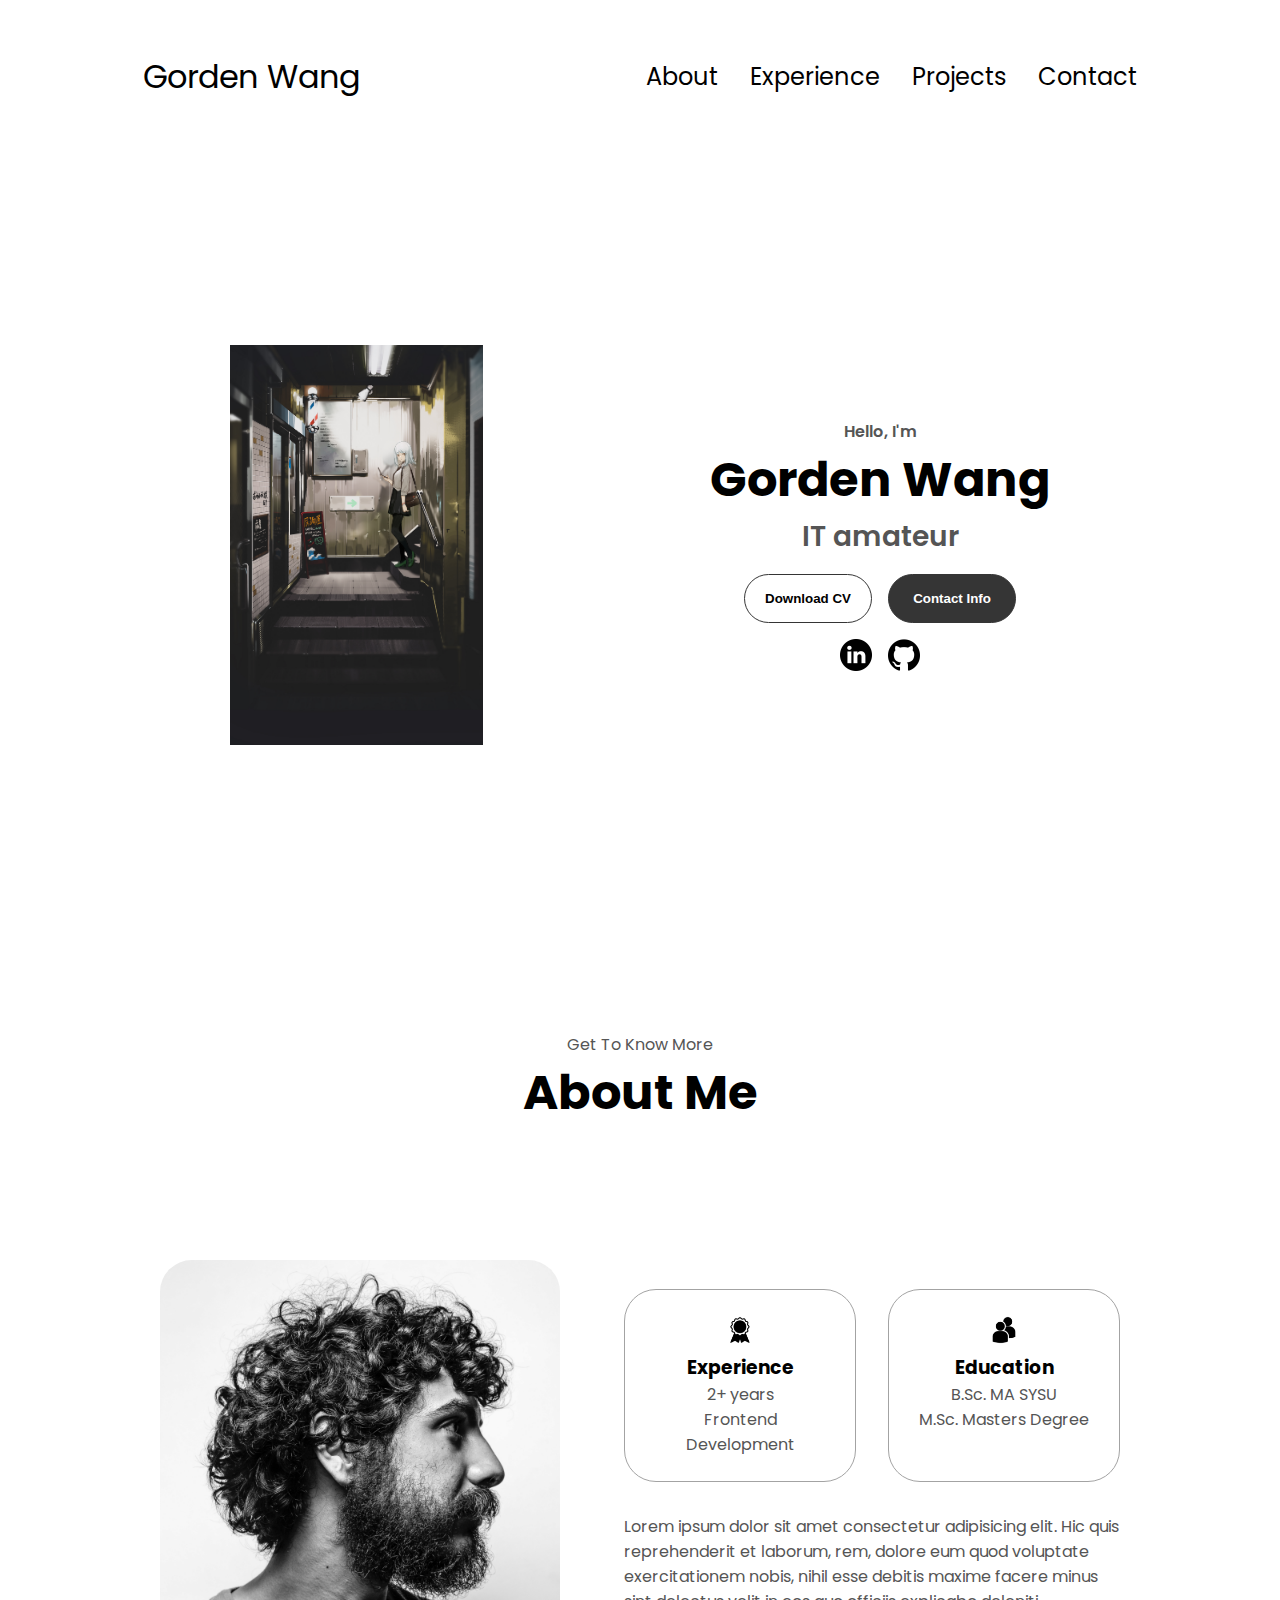
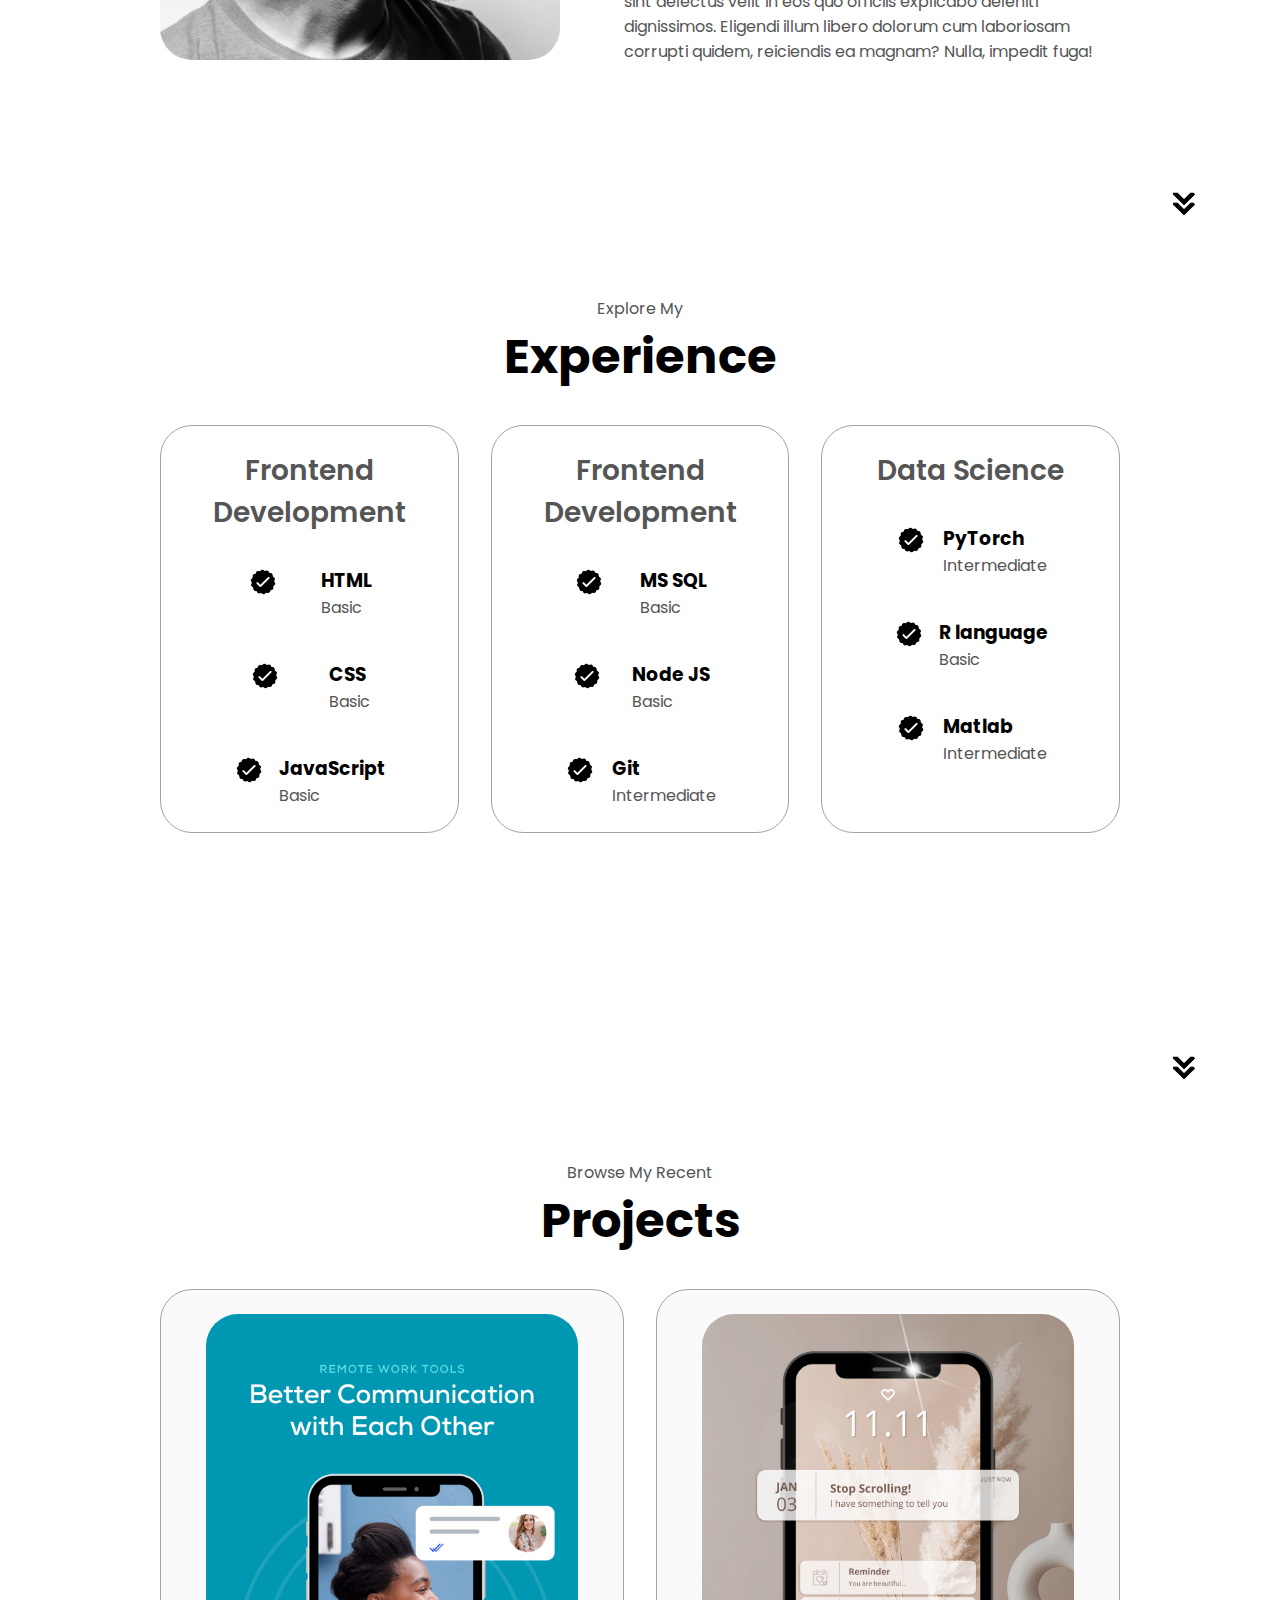
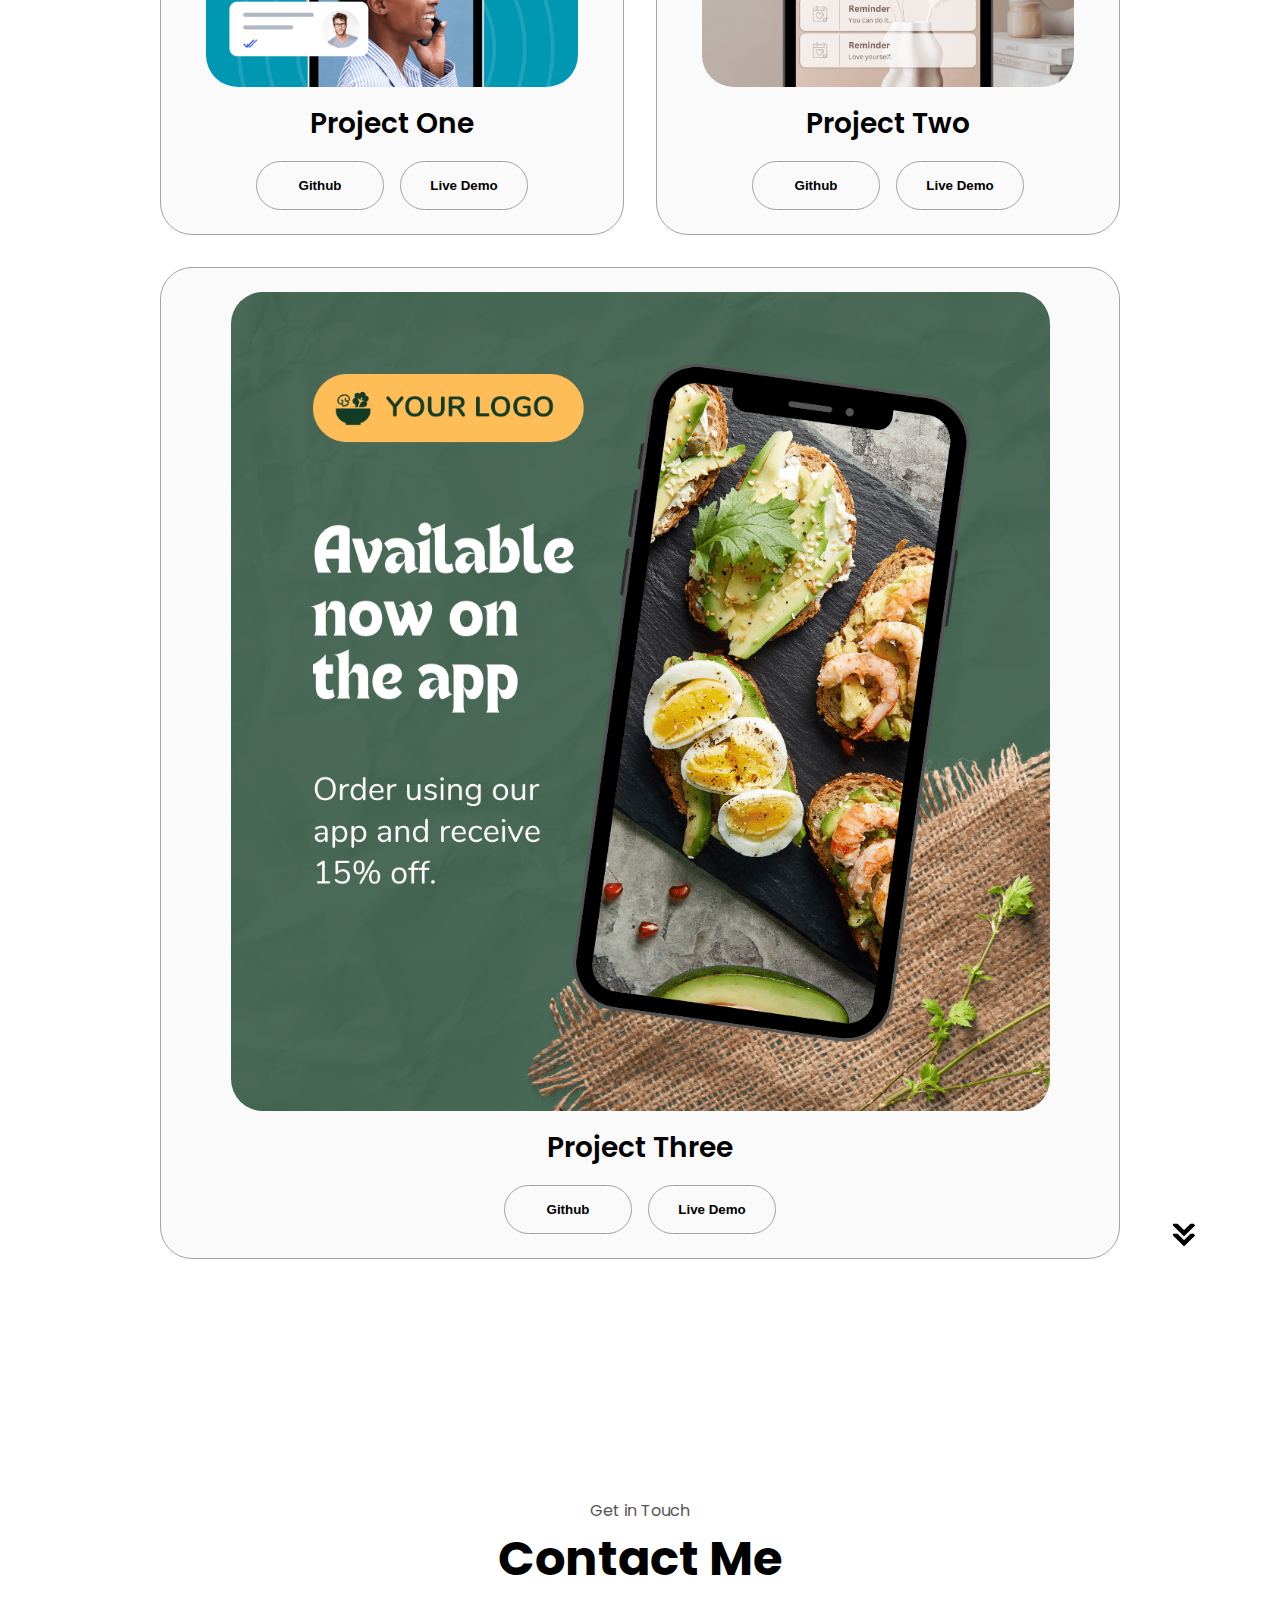
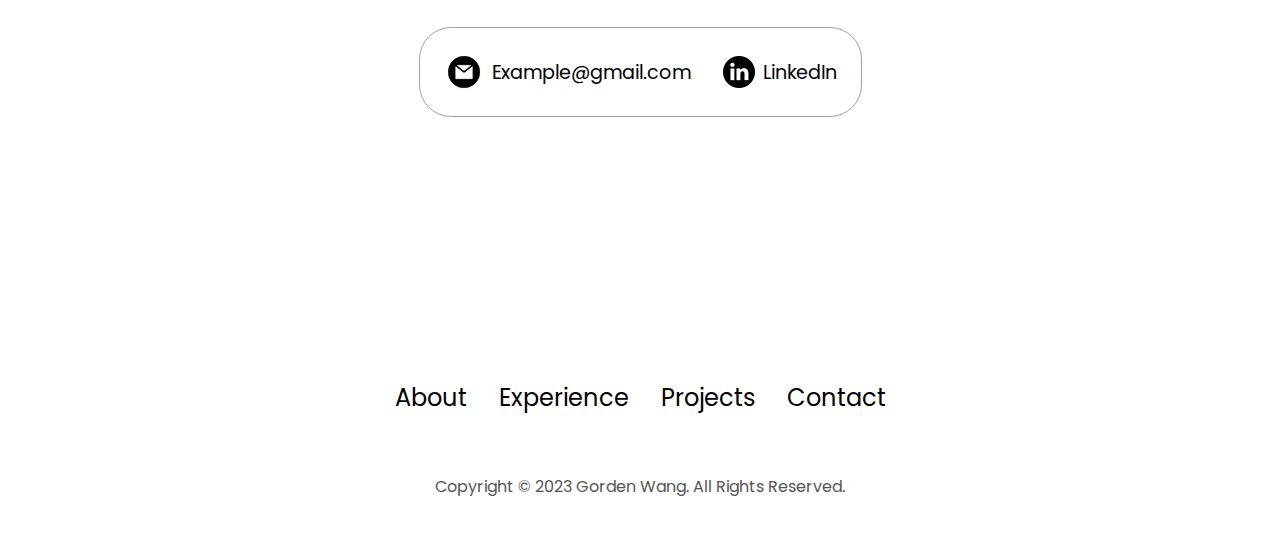
==== portfolio.html @ 7d2e920b "update" ====
<!DOCTYPE html>
<html lang="en">
  <head>
    <meta charset="UTF-8" />
    <meta http-equiv="X-UA-Compatible" content="IE=edge" />
    <meta name="viewport" content="width=device-width, initial-scale=1.0" />
    <title>My Portfolio</title>
    <link rel="stylesheet" href="./style/portfolio.css" />
    <link rel="stylesheet" href="./style/mediaqueries.css" />
  </head>
  <body>
    <nav id="desktop-nav">
      <div class="logo">Gorden Wang</div>
      <div>
        <ul class="nav-links">
          <li><a href="#about">About</a></li>
          <li><a href="#experience">Experience</a></li>
          <li><a href="#projects">Projects</a></li>
          <li><a href="#contact">Contact</a></li>
        </ul>
      </div>
    </nav>
    <nav id="hamburger-nav">
      <div class="logo">Gorden Wang</div>
      <div class="hamburger-menu">
        <div class="hamburger-icon" onclick="toggleMenu()">
          <span></span>
          <span></span>
          <span></span>
        </div>
        <div class="menu-links">
          <li><a href="#about" onclick="toggleMenu()">About</a></li>
          <li><a href="#experience" onclick="toggleMenu()">Experience</a></li>
          <li><a href="#projects" onclick="toggleMenu()">Projects</a></li>
          <li><a href="#contact" onclick="toggleMenu()">Contact</a></li>
        </div>
      </div>
    </nav>
    <section id="profile">
      <div class="section__pic-container">
        <img src="./assets/profile-pic.png" alt="Gorden Wang profile picture" />
      </div>
      <div class="section__text">
        <p class="section__text__p1">Hello, I'm</p>
        <h1 class="title">Gorden Wang</h1>
        <p class="section__text__p2">IT amateur</p>
        <div class="btn-container">
          <button
            class="btn btn-color-2"
            onclick="window.open('./assets/resume-example.pdf')"
          >
            Download CV
          </button>
          <button class="btn btn-color-1" onclick="location.href='./#contact'">
            Contact Info
          </button>
        </div>
        <div id="socials-container">
          <img
            src="./assets/linkedin.png"
            alt="My LinkedIn profile"
            class="icon"
            onclick="location.href='https://linkedin.com/'"
          />
          <img
            src="./assets/github.png"
            alt="My Github profile"
            class="icon"
            onclick="location.href='https://github.com/'"
          />
        </div>
      </div>
    </section>
    <section id="about">
      <p class="section__text__p1">Get To Know More</p>
      <h1 class="title">About Me</h1>
      <div class="section-container">
        <div class="section__pic-container">
          <img
            src="./assets/about-pic.png"
            alt="Profile picture"
            class="about-pic"
          />
        </div>
        <div class="about-details-container">
          <div class="about-containers">
            <div class="details-container">
              <img
                src="./assets/experience.png"
                alt="Experience icon"
                class="icon"
              />
              <h3>Experience</h3>
              <p>2+ years <br />Frontend Development</p>
            </div>
            <div class="details-container">
              <img
                src="./assets/education.png"
                alt="Education icon"
                class="icon"
              />
              <h3>Education</h3>
              <p>B.Sc. MA SYSU<br />M.Sc. Masters Degree</p>
            </div>
          </div>
          <div class="text-container">
            <p>
              Lorem ipsum dolor sit amet consectetur adipisicing elit. Hic quis
              reprehenderit et laborum, rem, dolore eum quod voluptate
              exercitationem nobis, nihil esse debitis maxime facere minus sint
              delectus velit in eos quo officiis explicabo deleniti dignissimos.
              Eligendi illum libero dolorum cum laboriosam corrupti quidem,
              reiciendis ea magnam? Nulla, impedit fuga!
            </p>
          </div>
        </div>
      </div>
      <img
        src="./assets/arrow.png"
        alt="Arrow icon"
        class="icon arrow"
        onclick="location.href='./#experience'"
      />
    </section>
    <section id="experience">
      <p class="section__text__p1">Explore My</p>
      <h1 class="title">Experience</h1>
      <div class="experience-details-container">
        <div class="about-containers">
          <div class="details-container">
            <h2 class="experience-sub-title">Frontend Development</h2>
            <div class="article-container">
              <article>
                <img
                  src="./assets/checkmark.png"
                  alt="Experience icon"
                  class="icon"
                />
                <div>
                  <h3>HTML</h3>
                  <p>Basic</p>
                </div>
              </article>
              <article>
                <img
                  src="./assets/checkmark.png"
                  alt="Experience icon"
                  class="icon"
                />
                <div>
                  <h3>CSS</h3>
                  <p>Basic</p>
                </div>
              </article>
              <article>
                <img
                  src="./assets/checkmark.png"
                  alt="Experience icon"
                  class="icon"
                />
                <div>
                  <h3>JavaScript</h3>
                  <p>Basic</p>
                </div>
              </article>
            </div>
          </div>
          <div class="details-container">
            <h2 class="experience-sub-title">Frontend Development</h2>
            <div class="article-container">
              <article>
                <img
                  src="./assets/checkmark.png"
                  alt="Experience icon"
                  class="icon"
                />
                <div>
                  <h3>MS SQL</h3>
                  <p>Basic</p>
                </div>
              </article>
              <article>
                <img
                  src="./assets/checkmark.png"
                  alt="Experience icon"
                  class="icon"
                />
                <div>
                  <h3>Node JS</h3>
                  <p>Basic</p>
                </div>
              </article>
              <article>
                <img
                  src="./assets/checkmark.png"
                  alt="Experience icon"
                  class="icon"
                />
                <div>
                  <h3>Git</h3>
                  <p>Intermediate</p>
                </div>
              </article>
            </div>
          </div>
          <div class="details-container">
            <h2 class="experience-sub-title">Data Science</h2>
            <div class="article-container">
              <article>
                <img
                  src="./assets/checkmark.png"
                  alt="Experience icon"
                  class="icon"
                />
                <div>
                  <h3>PyTorch</h3>
                  <p>Intermediate</p>
                </div>
              </article>
              <article>
                <img
                  src="./assets/checkmark.png"
                  alt="Experience icon"
                  class="icon"
                />
                <div>
                  <h3>R language</h3>
                  <p>Basic</p>
                </div>
              </article>
              <article>
                <img
                  src="./assets/checkmark.png"
                  alt="Experience icon"
                  class="icon"
                />
                <div>
                  <h3>Matlab</h3>
                  <p>Intermediate</p>
                </div>
              </article>
            </div>
          </div>
        </div>
      </div>
      <img
        src="./assets/arrow.png"
        alt="Arrow icon"
        class="icon arrow"
        onclick="location.href='./#projects'"
      />
    </section>
    <section id="projects">
      <p class="section__text__p1">Browse My Recent</p>
      <h1 class="title">Projects</h1>
      <div class="experience-details-container">
        <div class="about-containers">
          <div class="details-container color-container">
            <div class="article-container">
              <img
                src="./assets/project-1.png"
                alt="Project 1"
                class="project-img"
              />
            </div>
            <h2 class="experience-sub-title project-title">Project One</h2>
            <div class="btn-container">
              <button
                class="btn btn-color-2 project-btn"
                onclick="location.href='https://github.com/'"
              >
                Github
              </button>
              <button
                class="btn btn-color-2 project-btn"
                onclick="location.href='https://github.com/'"
              >
                Live Demo
              </button>
            </div>
          </div>
          <div class="details-container color-container">
            <div class="article-container">
              <img
                src="./assets/project-2.png"
                alt="Project 2"
                class="project-img"
              />
            </div>
            <h2 class="experience-sub-title project-title">Project Two</h2>
            <div class="btn-container">
              <button
                class="btn btn-color-2 project-btn"
                onclick="location.href='https://github.com/'"
              >
                Github
              </button>
              <button
                class="btn btn-color-2 project-btn"
                onclick="location.href='https://github.com/'"
              >
                Live Demo
              </button>
            </div>
          </div>
          <div class="details-container color-container">
            <div class="article-container">
              <img
                src="./assets/project-3.png"
                alt="Project 3"
                class="project-img"
              />
            </div>
            <h2 class="experience-sub-title project-title">Project Three</h2>
            <div class="btn-container">
              <button
                class="btn btn-color-2 project-btn"
                onclick="location.href='https://github.com/'"
              >
                Github
              </button>
              <button
                class="btn btn-color-2 project-btn"
                onclick="location.href='https://github.com/'"
              >
                Live Demo
              </button>
            </div>
          </div>
        </div>
      </div>
      <img
        src="./assets/arrow.png"
        alt="Arrow icon"
        class="icon arrow"
        onclick="location.href='./#projects'"
      />
    </section>
    <section id="contact">
      <p class="section__text__p1">Get in Touch</p>
      <h1 class="title">Contact Me</h1>
      <div class="contact-info-upper-container">
        <div class="contact-info-container">
          <img
            src="./assets/email.png"
            alt="Email icon"
            class="icon contact-icon email-icon"
          />
          <p><a href="mailto:examplemail@gmail.com">Example@gmail.com</a></p>
        </div>
        <div class="contact-info-container">
          <img
            src="./assets/linkedin.png"
            alt="LinkedIn icon"
            class="icon contact-icon"
          />
          <p><a href="https://www.linkedin.com">LinkedIn</a></p>
        </div>
      </div>
    </section>
    <footer>
      <nav>
        <div class="nav-links-container">
          <ul class="nav-links">
            <li><a href="#about">About</a></li>
            <li><a href="#experience">Experience</a></li>
            <li><a href="#projects">Projects</a></li>
            <li><a href="#contact">Contact</a></li>
          </ul>
        </div>
      </nav>
      <p>Copyright &#169; 2023 Gorden Wang. All Rights Reserved.</p>
    </footer>
    <script src="./script/portfolio.js"></script>
  </body>
</html>
---- style/portfolio.css ----
/* GENERAL */

@import url("https://fonts.googleapis.com/css2?family=Poppins:wght@300;400;500;600&display=swap");

* {
  margin: 0;
  padding: 0;
}

body {
  font-family: "Poppins", sans-serif;
}

html {
  scroll-behavior: smooth;
}

p {
  color: rgb(85, 85, 85);
}

/* TRANSITION */

a,
.btn {
  transition: all 300ms ease;
}

/* DESKTOP NAV */

nav,
.nav-links {
  display: flex;
}

nav {
  justify-content: space-around;
  align-items: center;
  height: 17vh;
}

.nav-links {
  gap: 2rem;
  list-style: none;
  font-size: 1.5rem;
}

a {
  color: black;
  text-decoration: none;
  text-decoration-color: white;
}

a:hover {
  color: grey;
  text-decoration: underline;
  text-underline-offset: 1rem;
  text-decoration-color: rgb(181, 181, 181);
}

.logo {
  font-size: 2rem;
}

.logo:hover {
  cursor: default;
}

/* HAMBURGER MENU */

#hamburger-nav {
  display: none;
}

.hamburger-menu {
  position: relative;
  display: inline-block;
}

.hamburger-icon {
  display: flex;
  flex-direction: column;
  justify-content: space-between;
  height: 24px;
  width: 30px;
  cursor: pointer;
}

.hamburger-icon span {
  width: 100%;
  height: 2px;
  background-color: black;
  transition: all 0.3 ease-in-out;
}

.menu-links {
  position: absolute;
  top: 100%;
  right: 0;
  background-color: white;
  width: fit-content;
  max-height: 0;
  overflow: hidden;
  transition: all 0.3 ease-in-out;
}

.menu-links a {
  display: block;
  padding: 10px;
  text-align: center;
  font-size: 1.5rem;
  color: black;
  text-decoration: none;
  transition: all 0.3 ease-in-out;
}

.menu-links li {
  list-style: none;
}

.menu-links.open {
  max-height: 300px;
}

.hamburger-icon.open span:first-child {
  transform: rotate(45deg) translate(10px, 5px);
}

.hamburger-icon.open span:nth-child(2) {
  opacity: 0;
}

.hamburger-icon.open span:last-child {
  transform: rotate(-45deg) translate(10px, -5px);
}

.hamburger-icon span:first-child {
  transform: none;
}

.hamburger-icon span:first-child {
  opacity: 1;
}

.hamburger-icon span:first-child {
  transform: none;
}

/* SECTIONS */

section {
  padding-top: 4vh;
  height: 96vh;
  margin: 0 10rem;
  box-sizing: border-box;
  min-height: fit-content;
}

.section-container {
  display: flex;
}

/* PROFILE SECTION */

#profile {
  display: flex;
  justify-content: center;
  gap: 5rem;
  height: 80vh;
}

.section__pic-container {
  display: flex;
  height: 400px;
  width: 400px;
  margin: auto 0;
}

.section__text {
  align-self: center;
  text-align: center;
}

.section__text p {
  font-weight: 600;
}

.section__text__p1 {
  text-align: center;
}

.section__text__p2 {
  font-size: 1.75rem;
  margin-bottom: 1rem;
}

.title {
  font-size: 3rem;
  text-align: center;
}

#socials-container {
  display: flex;
  justify-content: center;
  margin-top: 1rem;
  gap: 1rem;
}

/* ICONS */

.icon {
  cursor: pointer;
  height: 2rem;
}

/* BUTTONS */

.btn-container {
  display: flex;
  justify-content: center;
  gap: 1rem;
}

.btn {
  font-weight: 600;
  transition: all 300ms ease;
  padding: 1rem;
  width: 8rem;
  border-radius: 2rem;
}

.btn-color-1,
.btn-color-2 {
  border: rgb(53, 53, 53) 0.1rem solid;
}

.btn-color-1:hover,
.btn-color-2:hover {
  cursor: pointer;
}

.btn-color-1,
.btn-color-2:hover {
  background: rgb(53, 53, 53);
  color: white;
}

.btn-color-1:hover {
  background: rgb(0, 0, 0);
}

.btn-color-2 {
  background: none;
}

.btn-color-2:hover {
  border: rgb(255, 255, 255) 0.1rem solid;
}

.btn-container {
  gap: 1rem;
}

/* ABOUT SECTION */

#about {
  position: relative;
}

.about-containers {
  gap: 2rem;
  margin-bottom: 2rem;
  margin-top: 2rem;
}

.about-details-container {
  justify-content: center;
  flex-direction: column;
}

.about-containers,
.about-details-container {
  display: flex;
}

.about-pic {
  border-radius: 2rem;
}

.arrow {
  position: absolute;
  right: -5rem;
  bottom: 2.5rem;
}

.details-container {
  padding: 1.5rem;
  flex: 1;
  background: white;
  border-radius: 2rem;
  border: rgb(53, 53, 53) 0.1rem solid;
  border-color: rgb(163, 163, 163);
  text-align: center;
}

.section-container {
  gap: 4rem;
  height: 80%;
}

.section__pic-container {
  height: 400px;
  width: 400px;
  margin: auto 0;
}

/* EXPERIENCE SECTION */

#experience {
  position: relative;
}

.experience-sub-title {
  color: rgb(85, 85, 85);
  font-weight: 600;
  font-size: 1.75rem;
  margin-bottom: 2rem;
}

.experience-details-container {
  display: flex;
  justify-content: center;
  flex-direction: column;
}

.article-container {
  display: flex;
  text-align: initial;
  flex-wrap: wrap;
  flex-direction: row;
  gap: 2.5rem;
  justify-content: space-around;
}

article {
  display: flex;
  width: 10rem;
  justify-content: space-around;
  gap: 0.5rem;
}

article .icon {
  cursor: default;
}

/* PROJECTS SECTION */

#projects {
  position: relative;
}

.color-container {
  border-color: rgb(163, 163, 163);
  background: rgb(250, 250, 250);
}

.project-img {
  border-radius: 2rem;
  width: 90%;
  height: 90%;
}

.project-title {
  margin: 1rem;
  color: black;
}

.project-btn {
  color: black;
  border-color: rgb(163, 163, 163);
}

/* CONTACT */

#contact {
  display: flex;
  justify-content: center;
  flex-direction: column;
  height: 70vh;
}

.contact-info-upper-container {
  display: flex;
  justify-content: center;
  border-radius: 2rem;
  border: rgb(53, 53, 53) 0.1rem solid;
  border-color: rgb(163, 163, 163);
  background: (250, 250, 250);
  margin: 2rem auto;
  padding: 0.5rem;
}

.contact-info-container {
  display: flex;
  align-items: center;
  justify-content: center;
  gap: 0.5rem;
  margin: 1rem;
}

.contact-info-container p {
  font-size: larger;
}

.contact-icon {
  cursor: default;
}

.email-icon {
  height: 2.5rem;
}

/* FOOTER SECTION */

footer {
  height: 26vh;
  margin: 0 1rem;
}

footer p {
  text-align: center;
}
---- style/mediaqueries.css ----
@media screen and (max-width: 1400px) {
  #profile {
    height: 83vh;
    margin-bottom: 6rem;
  }
  .about-containers {
    flex-wrap: wrap;
  }
}

@media screen and (max-width: 1200px) {
  #desktop-nav {
    display: none;
  }
  #hamburger-nav {
    display: flex;
  }
  #experience,
  .experience-details-container {
    margin-top: 2rem;
  }
  #profile,
  .section-container {
    display: block;
  }
  .arrow {
    display: none;
  }
  section,
  .section-container {
    height: fit-content;
  }
  section {
    margin: 0 5%;
  }
  .section__pic-container {
    width: 275px;
    height: 275px;
    margin: 0 auto 2rem;
  }
  .about-containers {
    margin-top: 0;
  }
}

@media screen and (max-width: 600px) {
  #contact,
  footer {
    height: 40vh;
  }
  #profile {
    height: 83vh;
    margin-bottom: 0;
  }
  article {
    font-size: 1rem;
  }
  footer nav {
    height: fit-content;
    margin-bottom: 2rem;
  }
  .about-containers,
  .contact-info-upper-container,
  .btn-container {
    flex-wrap: wrap;
  }
  .contact-info-container {
    margin: 0;
  }
  .contact-info-container p,
  .nav-links li a {
    font-size: 1rem;
  }
  .experience-sub-title {
    font-size: 1.25rem;
  }
  .logo {
    font-size: 1.5rem;
  }
  .nav-links {
    flex-direction: column;
    gap: 0.5rem;
    text-align: center;
  }
  .section__pic-container {
    width: auto;
    height: 46vw;
    justify-content: center;
  }
  .section__text__p2 {
    font-size: 1.25rem;
  }
  .title {
    font-size: 2rem;
  }
  .text-container {
    text-align: justify;
  }
}
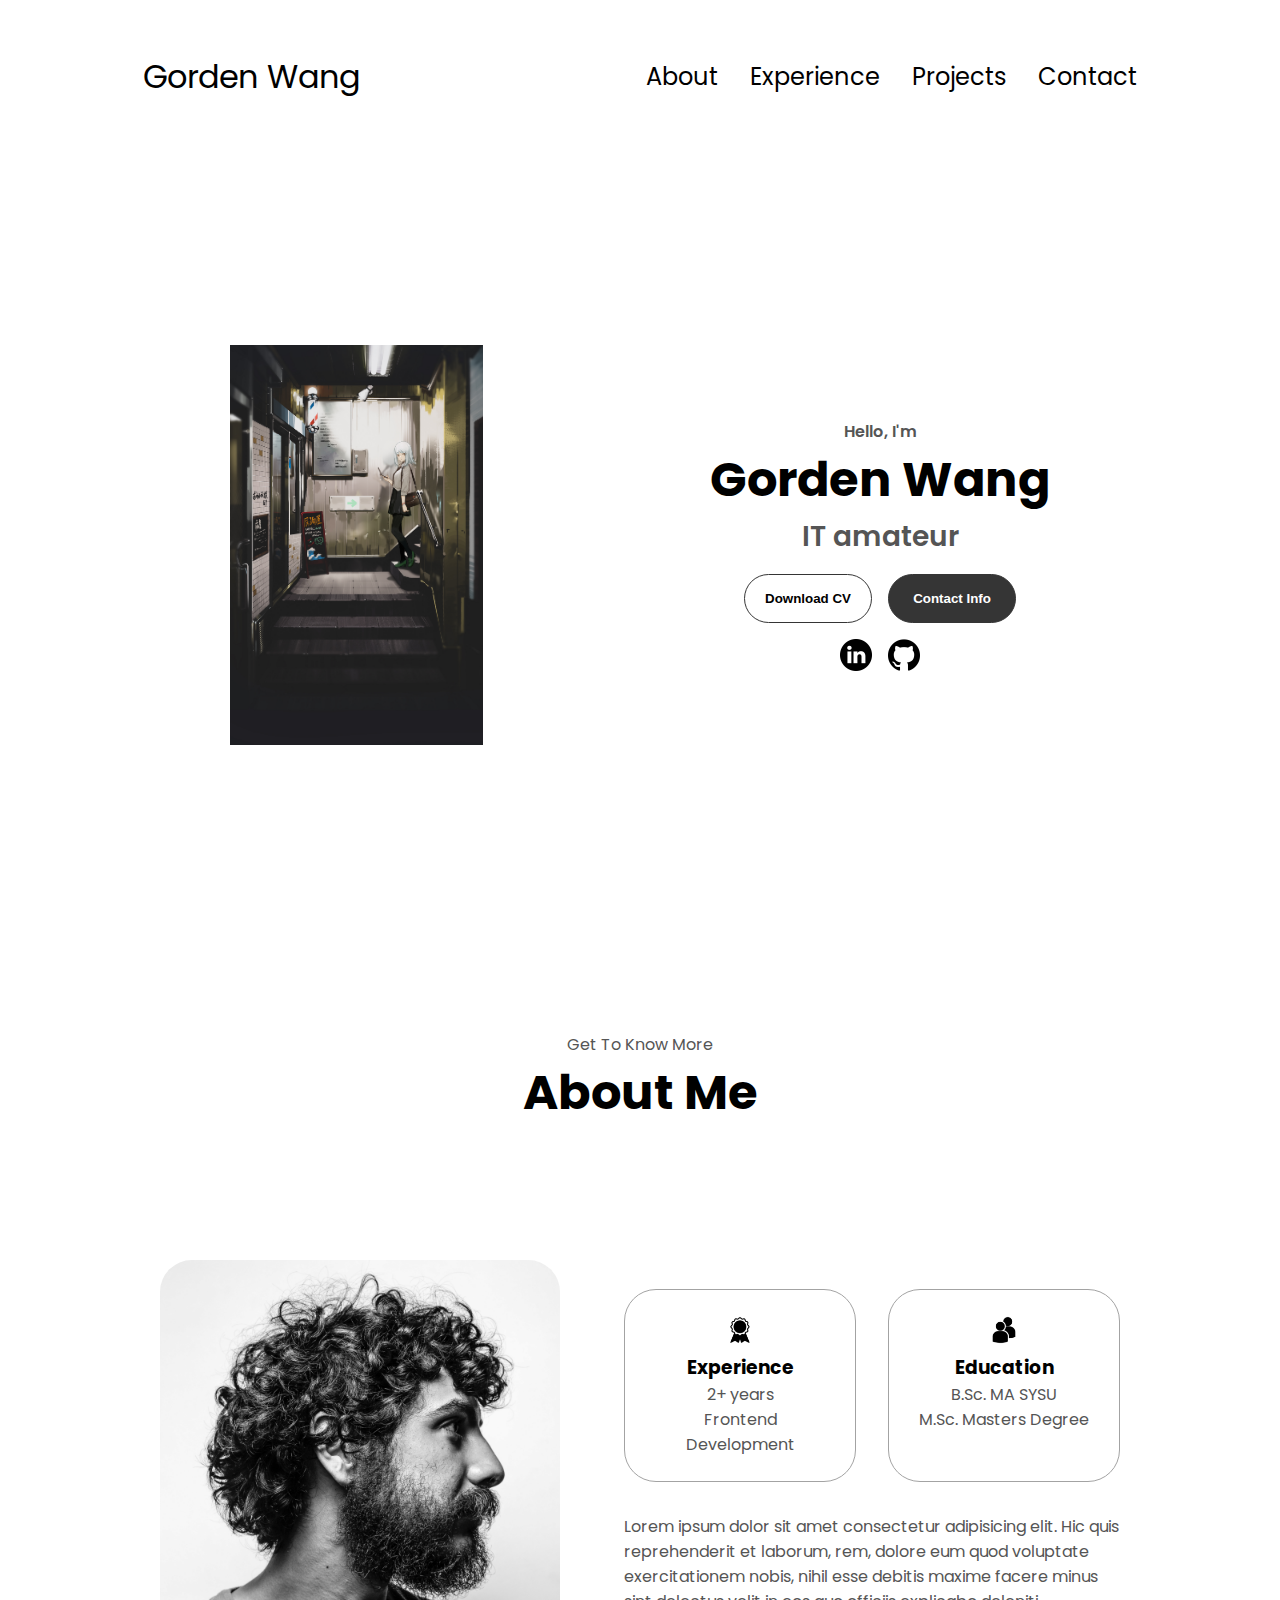
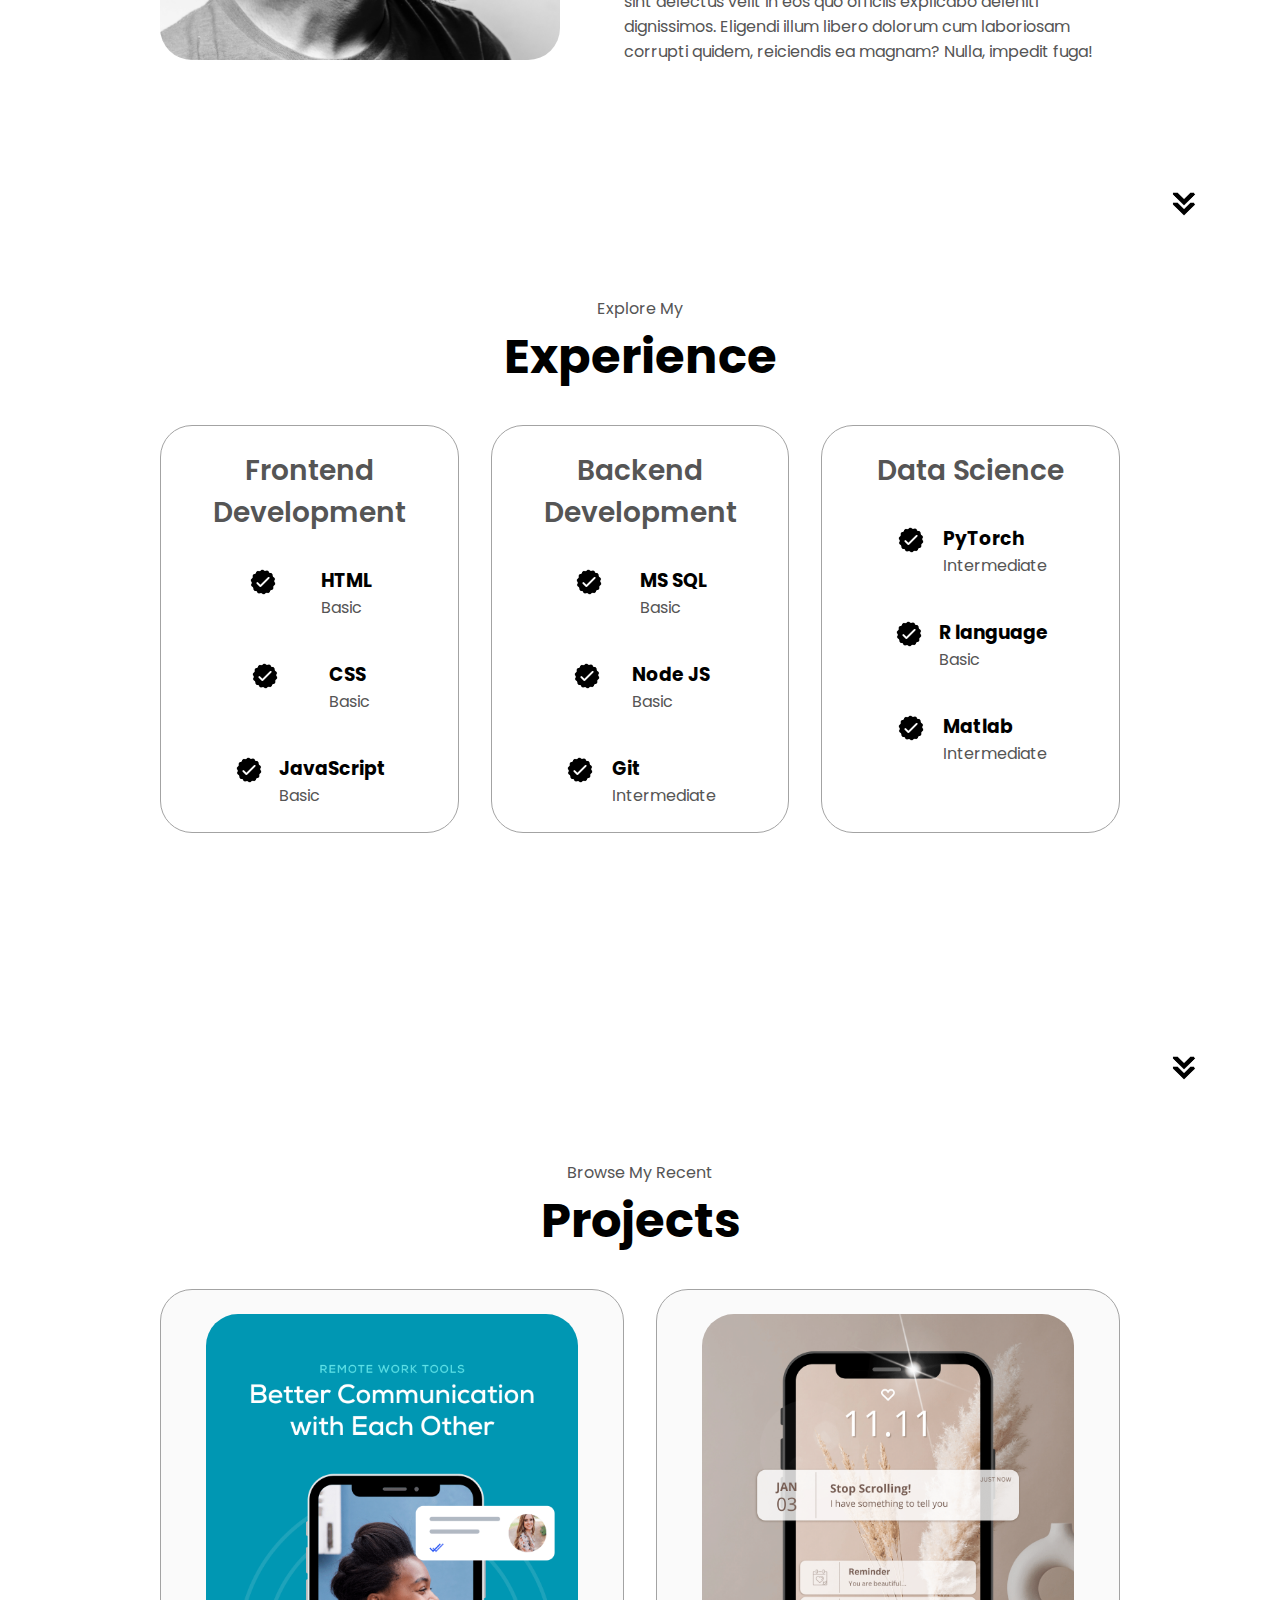
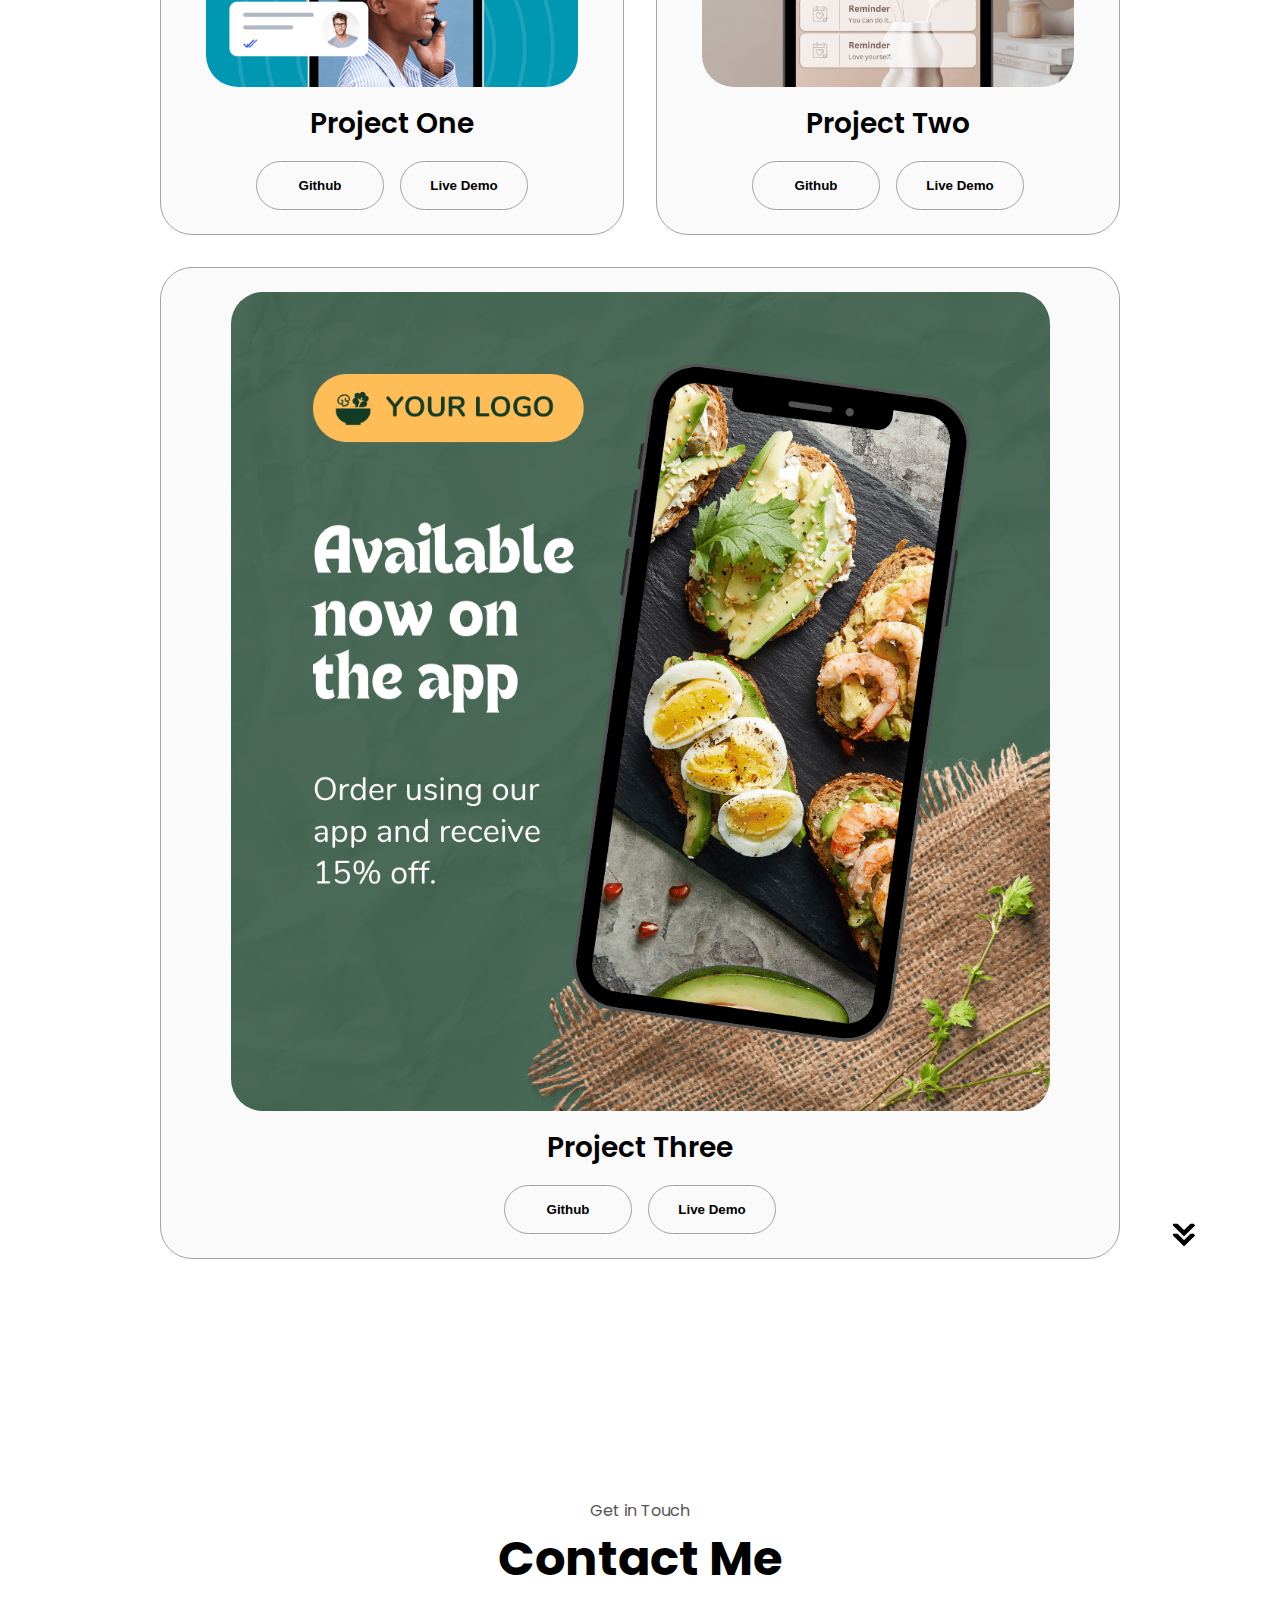
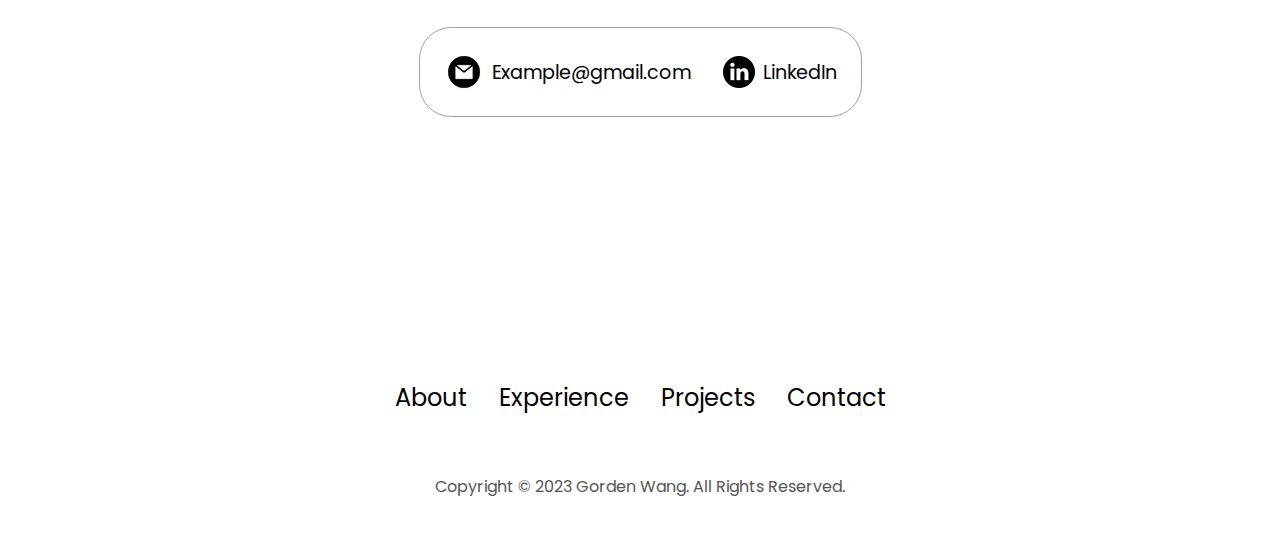
==== commit c6354caf: "update portfolio" ====
--- a/portfolio.html
+++ b/portfolio.html
@@ -166,7 +166,7 @@
             </div>
           </div>
           <div class="details-container">
-            <h2 class="experience-sub-title">Frontend Development</h2>
+            <h2 class="experience-sub-title">Backend Development</h2>
             <div class="article-container">
               <article>
                 <img
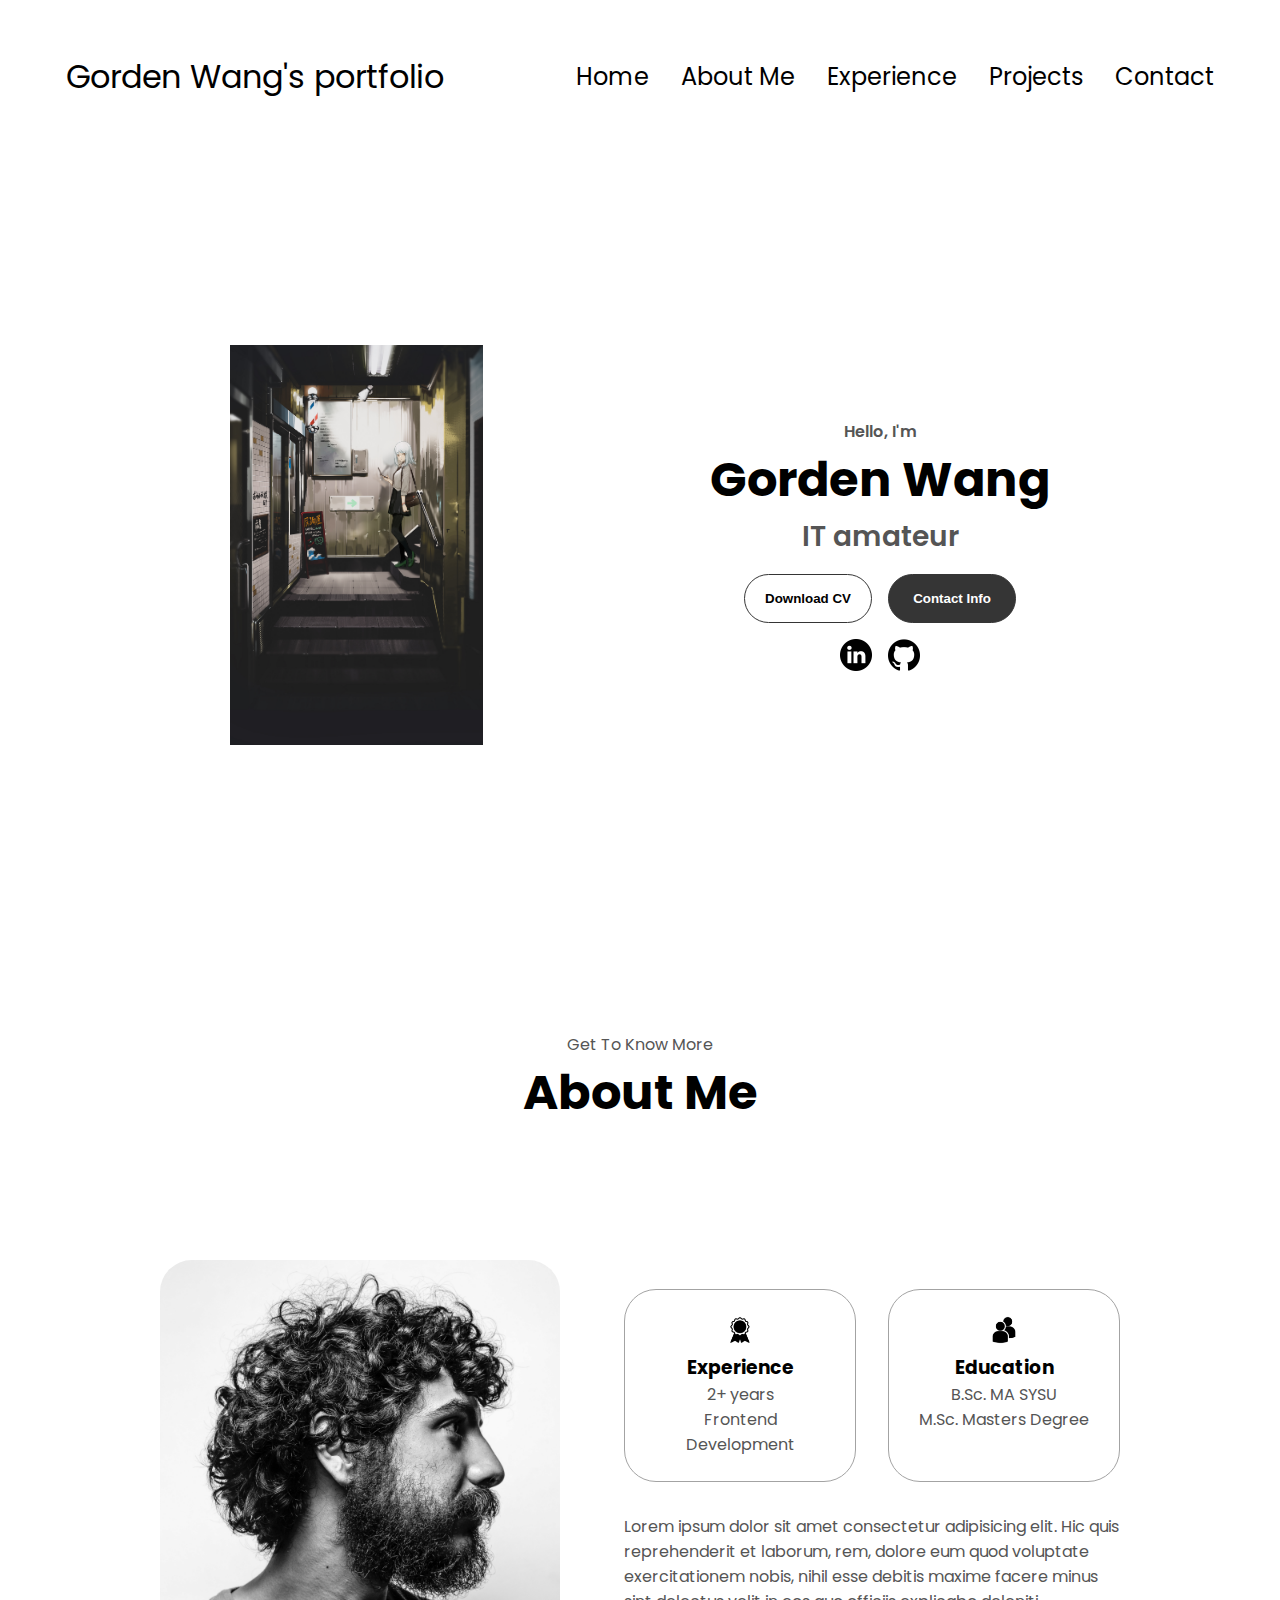
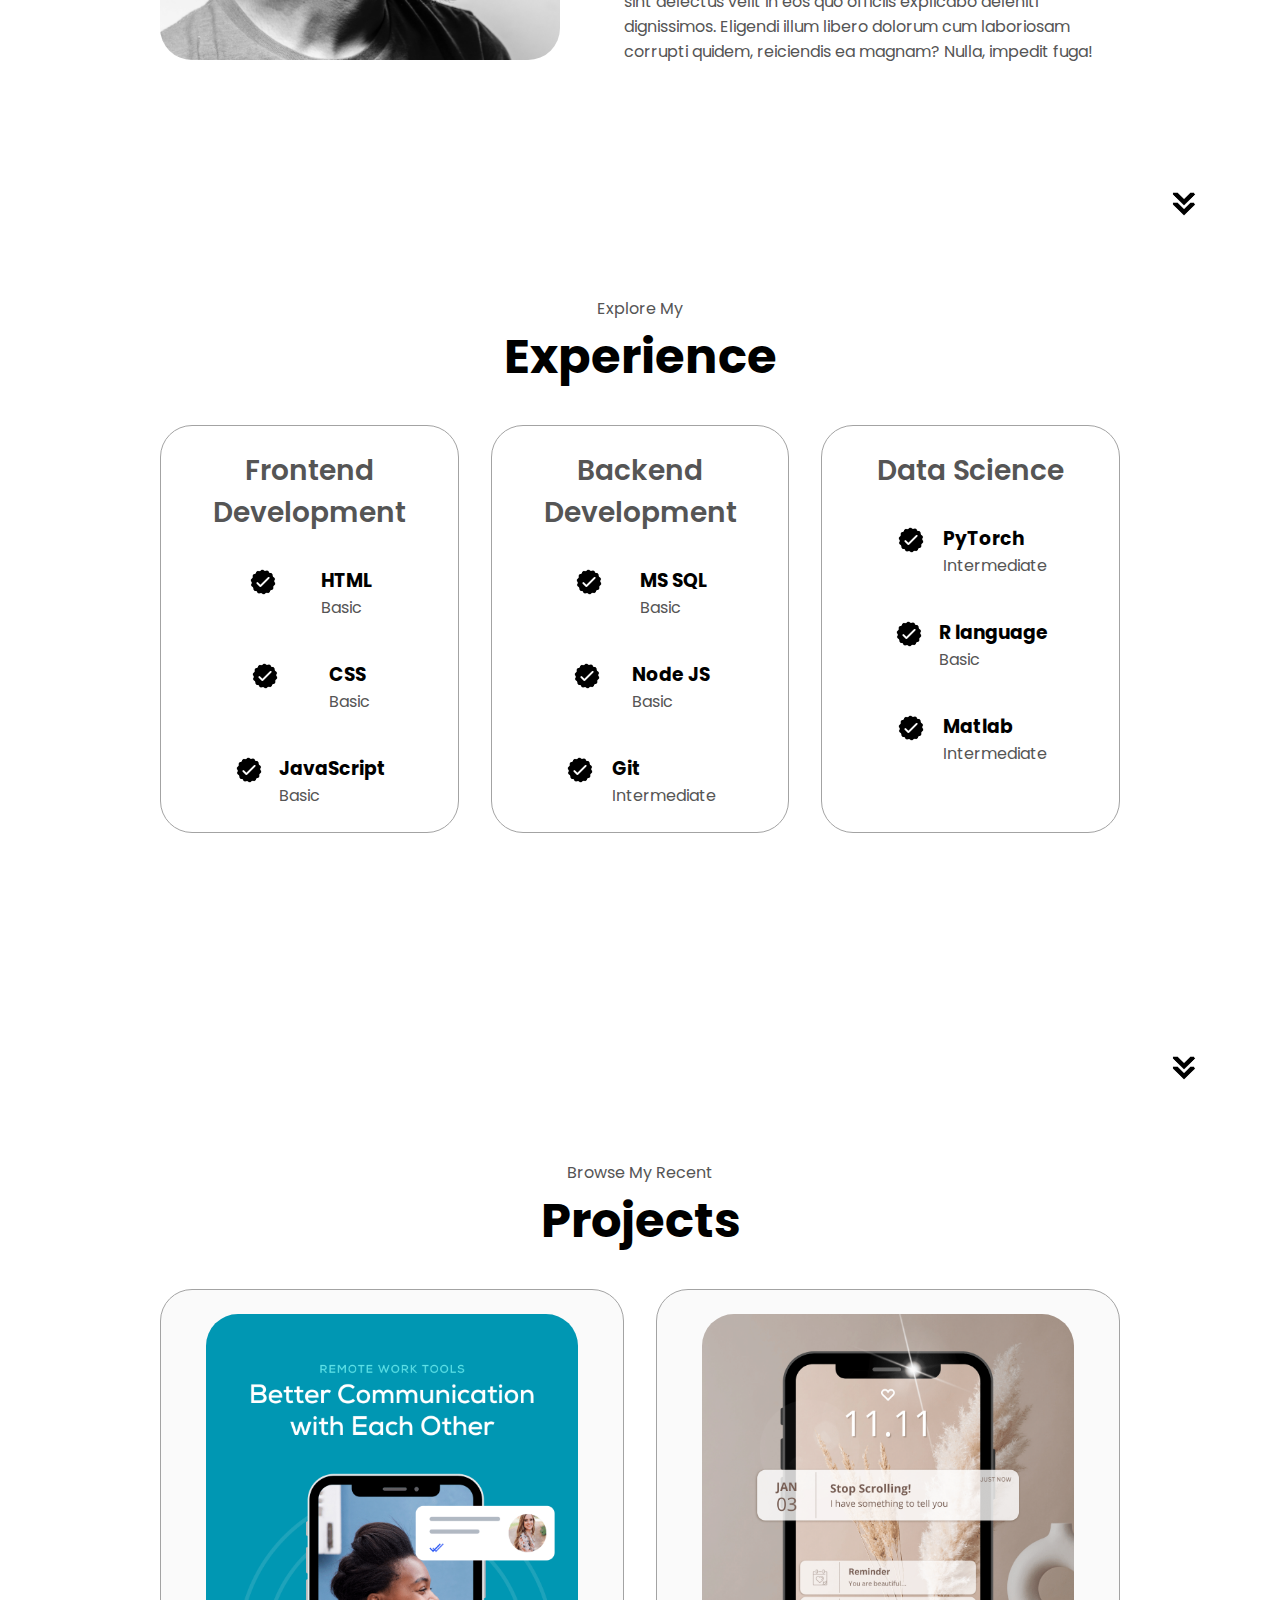
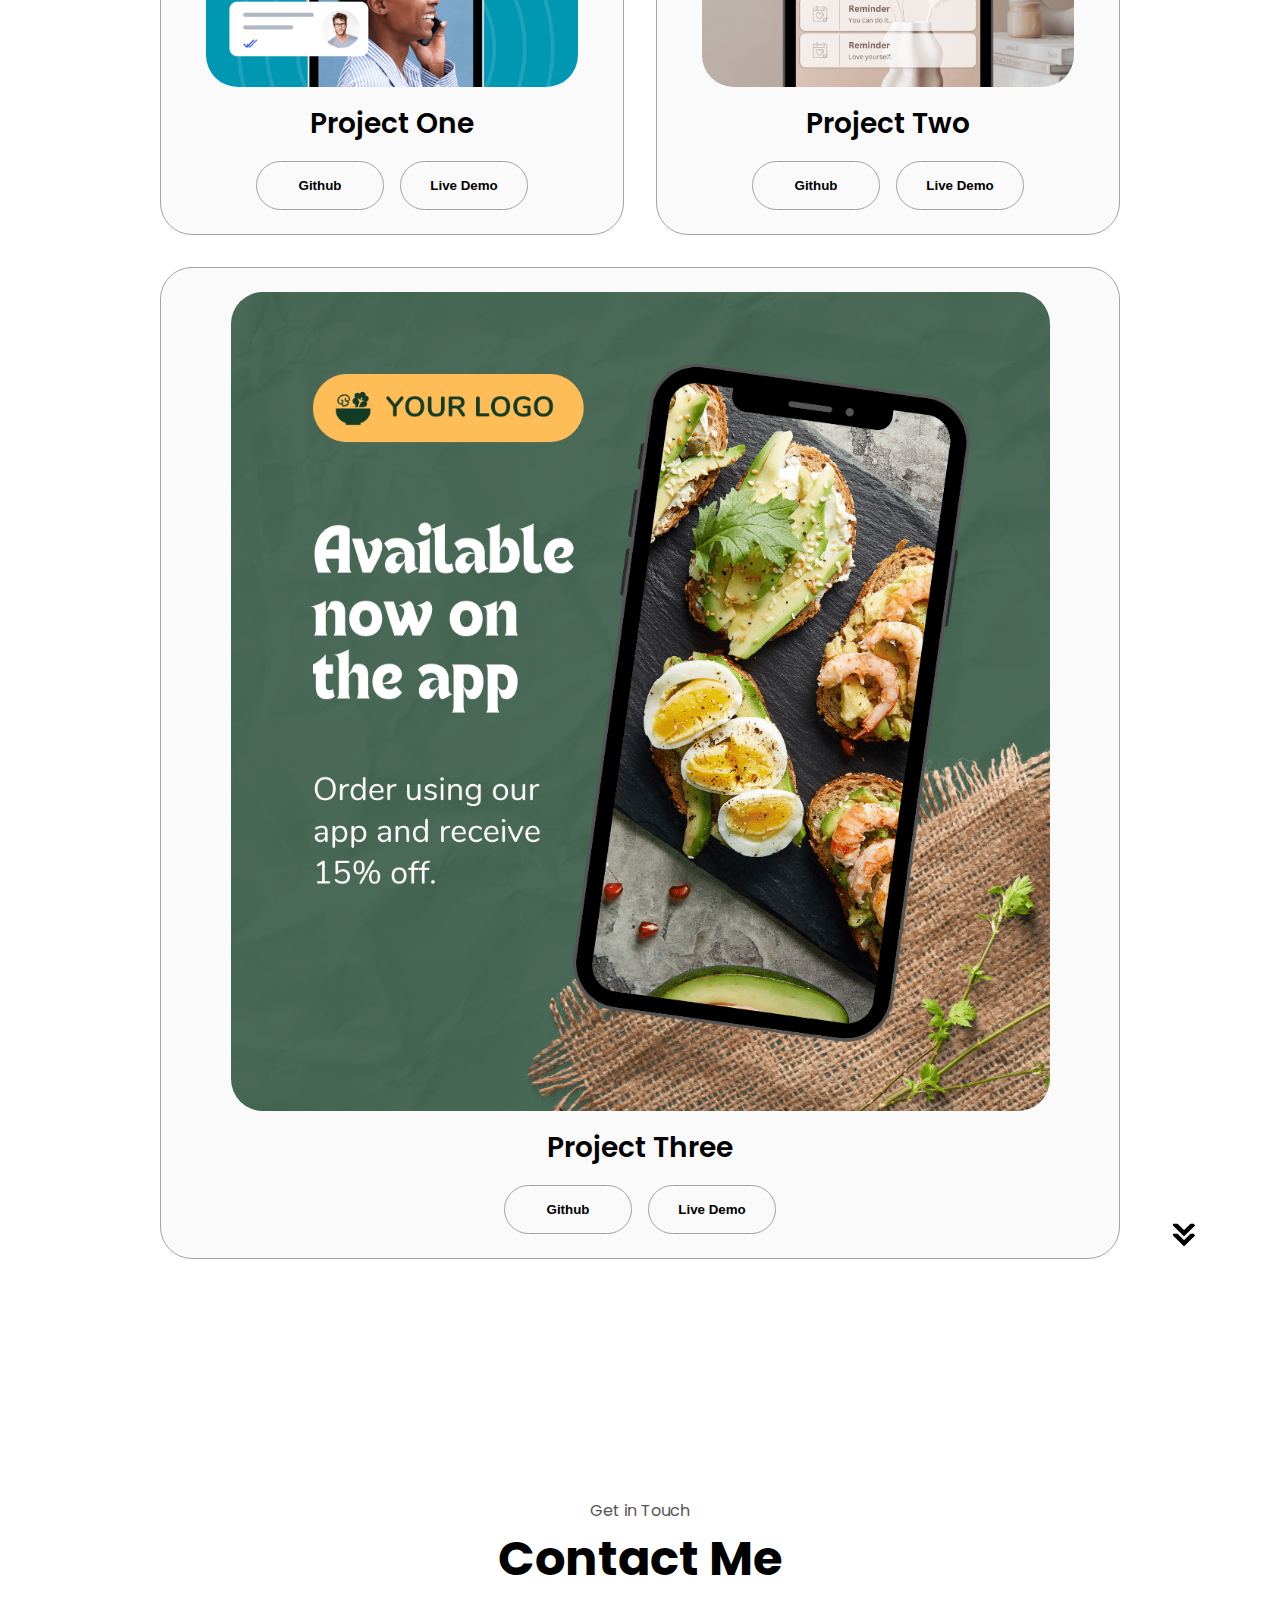
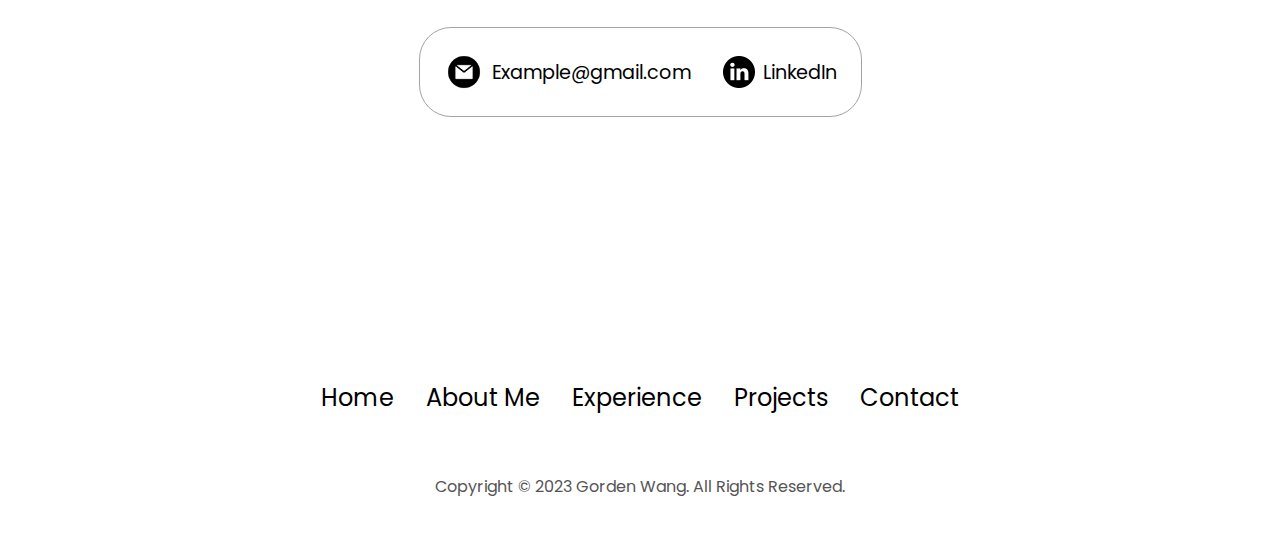
==== commit 627b933d: "update mainpage and portfolio debug" ====
--- a/portfolio.html
+++ b/portfolio.html
@@ -10,10 +10,11 @@
   </head>
   <body>
     <nav id="desktop-nav">
-      <div class="logo">Gorden Wang</div>
+      <div class="logo">Gorden Wang's portfolio</div>
       <div>
         <ul class="nav-links">
-          <li><a href="#about">About</a></li>
+          <li><a href="./index.html">Home</a></li>
+          <li><a href="#about">About Me</a></li>
           <li><a href="#experience">Experience</a></li>
           <li><a href="#projects">Projects</a></li>
           <li><a href="#contact">Contact</a></li>
@@ -21,7 +22,7 @@
       </div>
     </nav>
     <nav id="hamburger-nav">
-      <div class="logo">Gorden Wang</div>
+      <div class="logo">Gorden Wang's portfolio</div>
       <div class="hamburger-menu">
         <div class="hamburger-icon" onclick="toggleMenu()">
           <span></span>
@@ -29,7 +30,8 @@
           <span></span>
         </div>
         <div class="menu-links">
-          <li><a href="#about" onclick="toggleMenu()">About</a></li>
+          <li><a href="./index.html">Home</a></li>
+          <li><a href="#about" onclick="toggleMenu()">About Me</a></li>
           <li><a href="#experience" onclick="toggleMenu()">Experience</a></li>
           <li><a href="#projects" onclick="toggleMenu()">Projects</a></li>
           <li><a href="#contact" onclick="toggleMenu()">Contact</a></li>
@@ -119,7 +121,7 @@
         src="./assets/arrow.png"
         alt="Arrow icon"
         class="icon arrow"
-        onclick="location.href='./#experience'"
+        onclick="location.href='#experience'"
       />
     </section>
     <section id="experience">
@@ -247,7 +249,7 @@
         src="./assets/arrow.png"
         alt="Arrow icon"
         class="icon arrow"
-        onclick="location.href='./#projects'"
+        onclick="location.href='#projects'"
       />
     </section>
     <section id="projects">
@@ -333,7 +335,7 @@
         src="./assets/arrow.png"
         alt="Arrow icon"
         class="icon arrow"
-        onclick="location.href='./#projects'"
+        onclick="location.href='#contact'"
       />
     </section>
     <section id="contact">
@@ -362,7 +364,8 @@
       <nav>
         <div class="nav-links-container">
           <ul class="nav-links">
-            <li><a href="#about">About</a></li>
+            <li><a href="./index.html">Home</a></li>
+            <li><a href="#about">About Me</a></li>
             <li><a href="#experience">Experience</a></li>
             <li><a href="#projects">Projects</a></li>
             <li><a href="#contact">Contact</a></li>
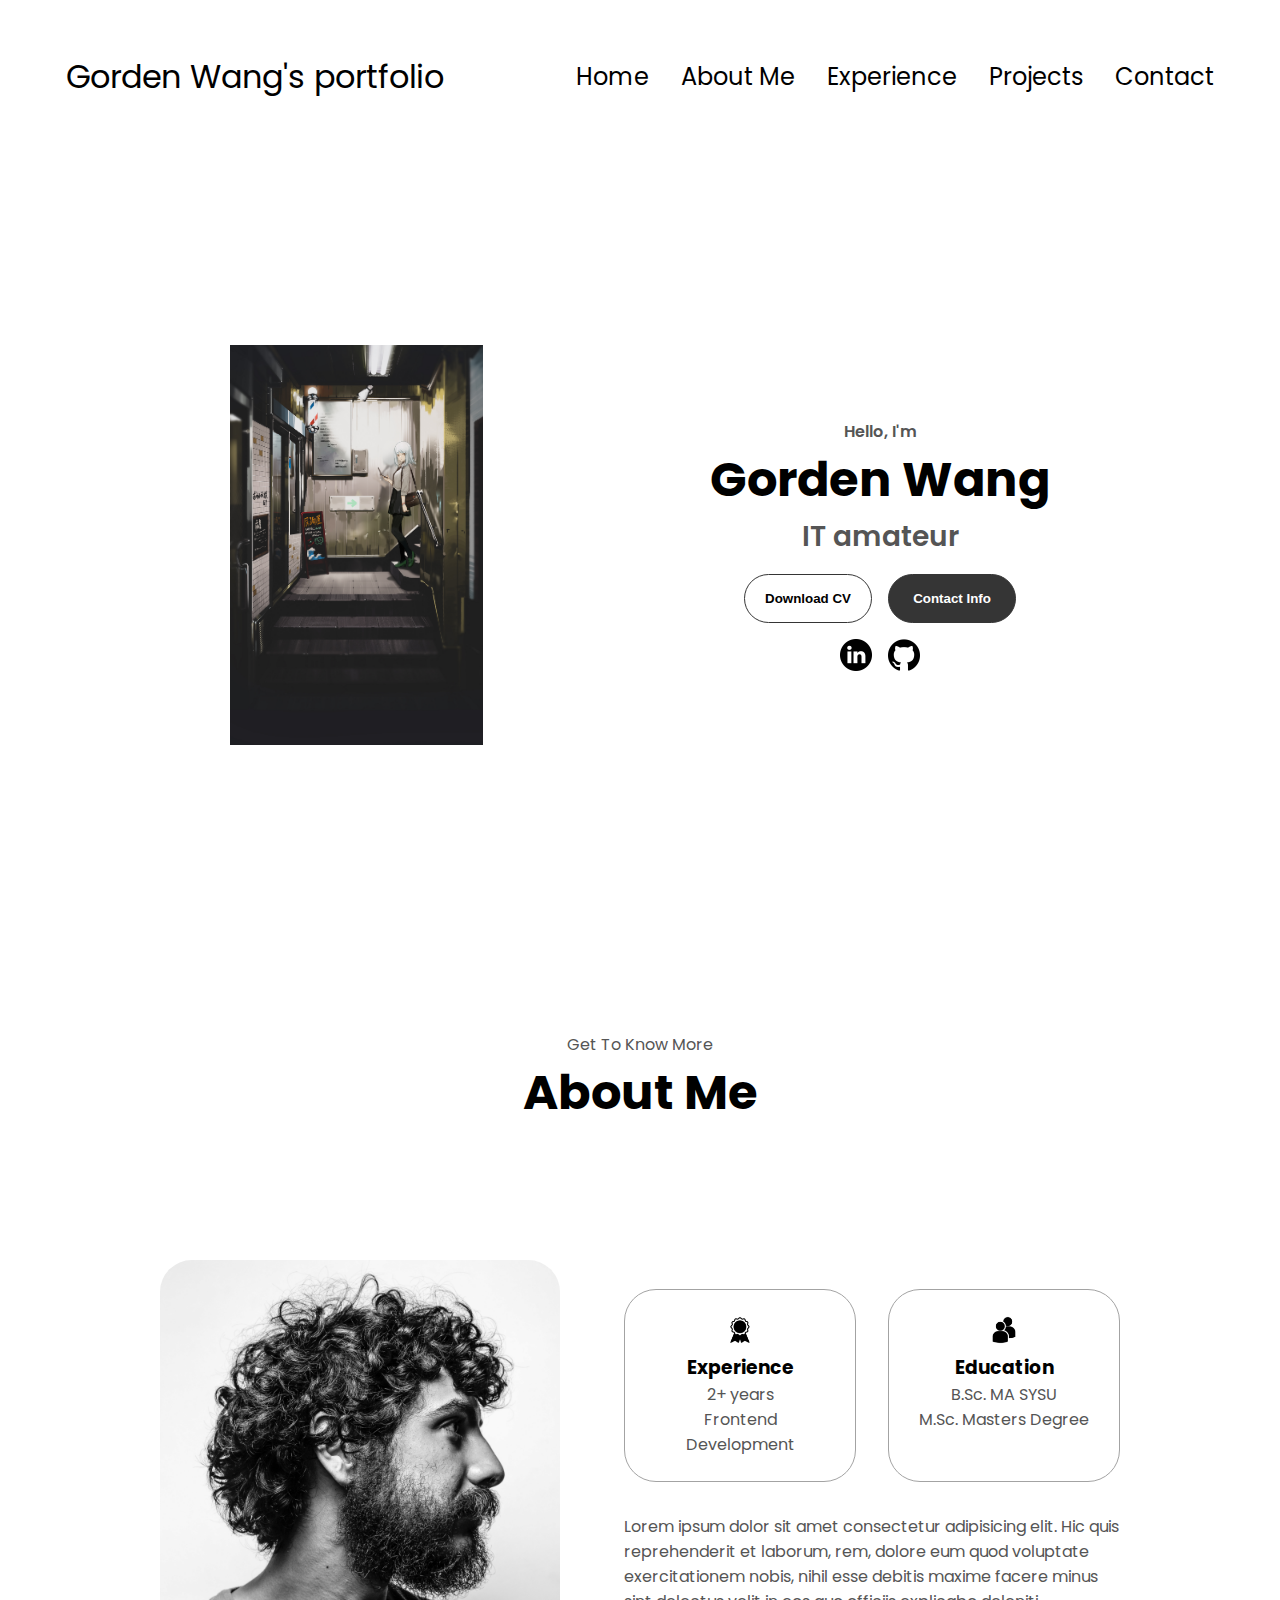
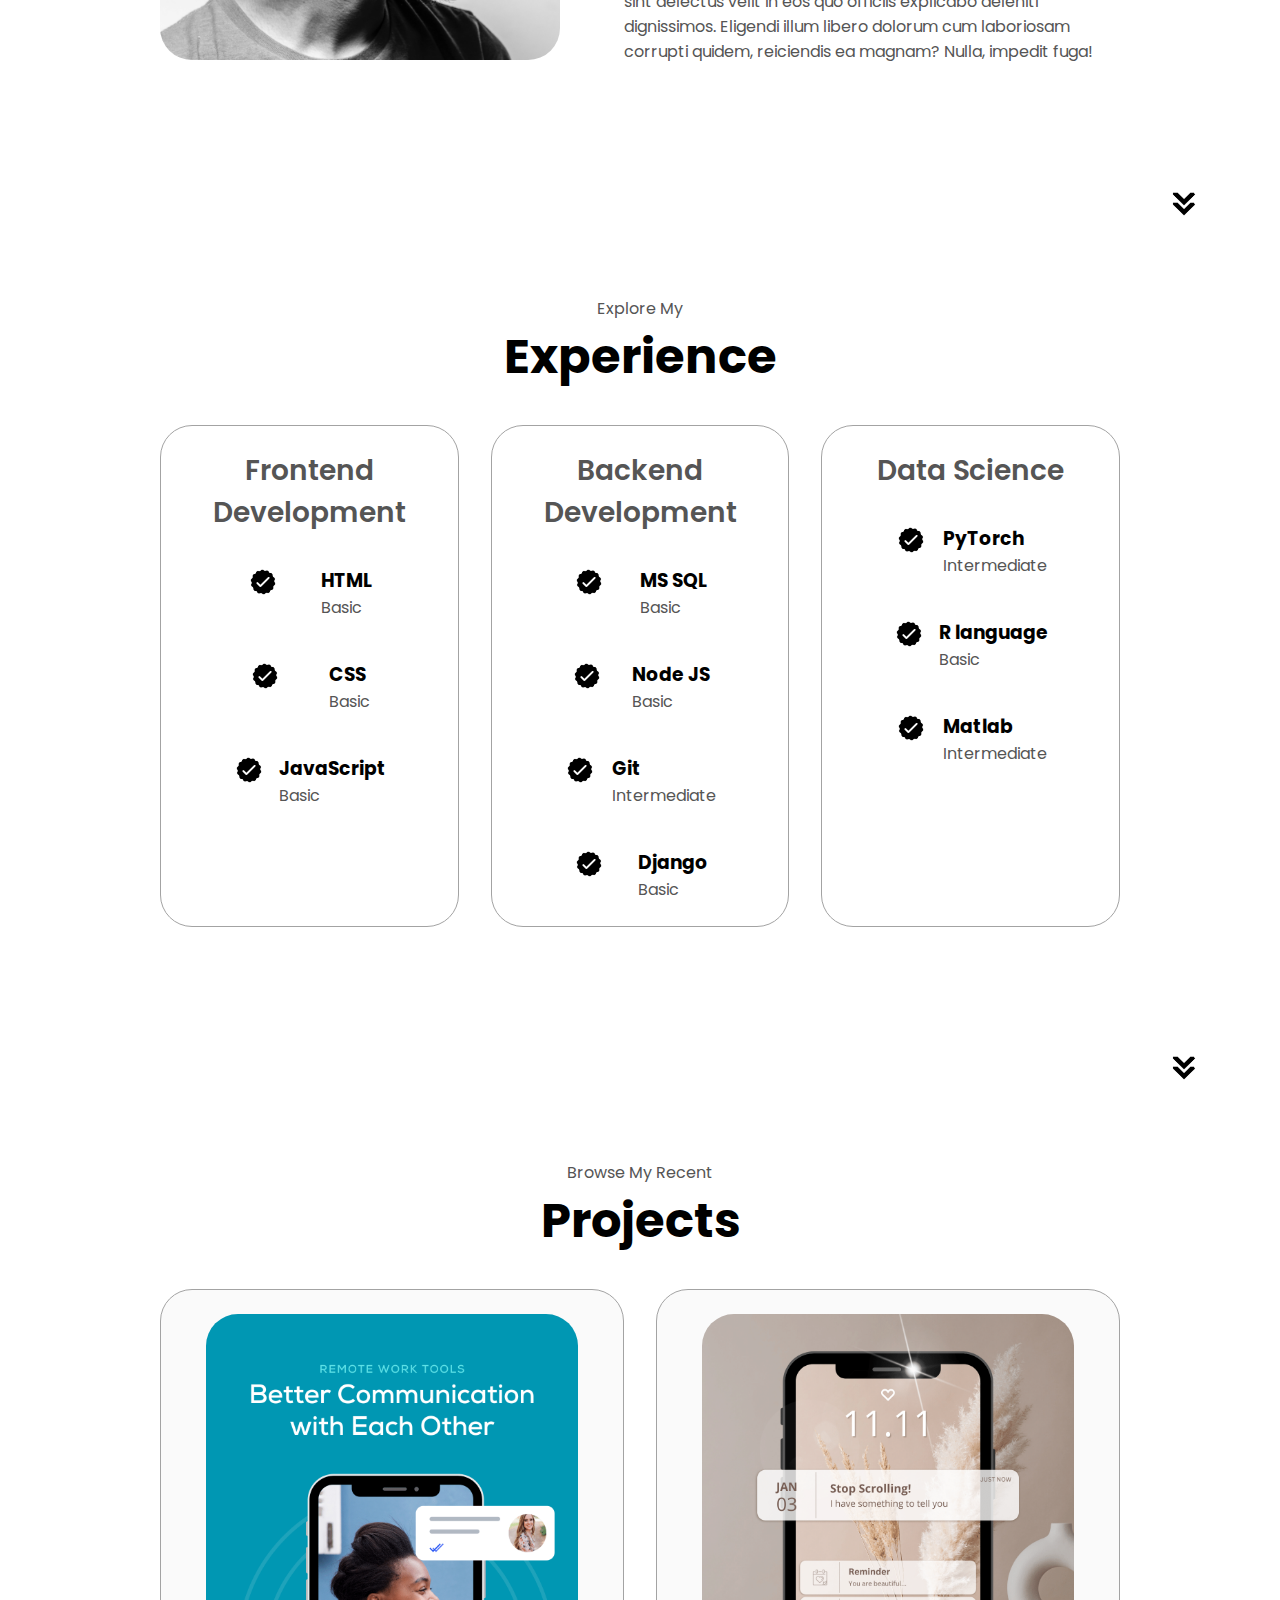
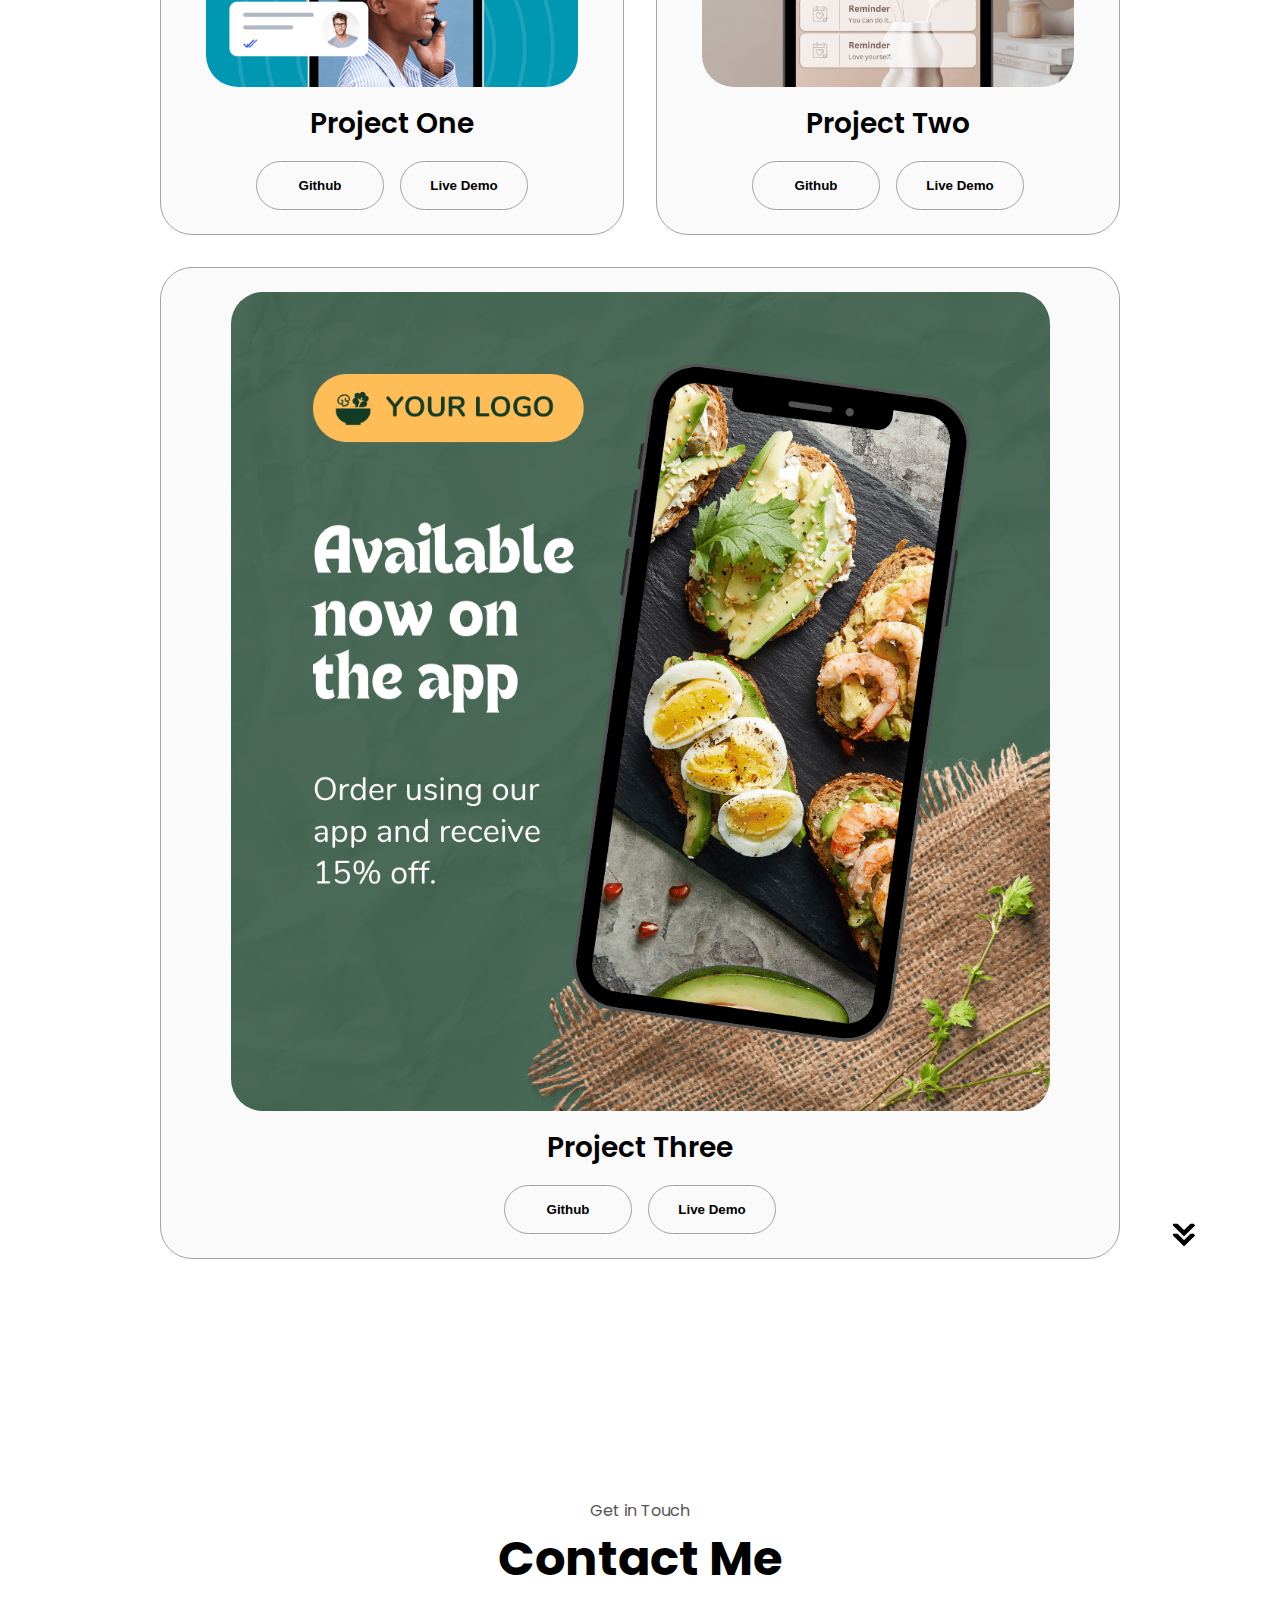
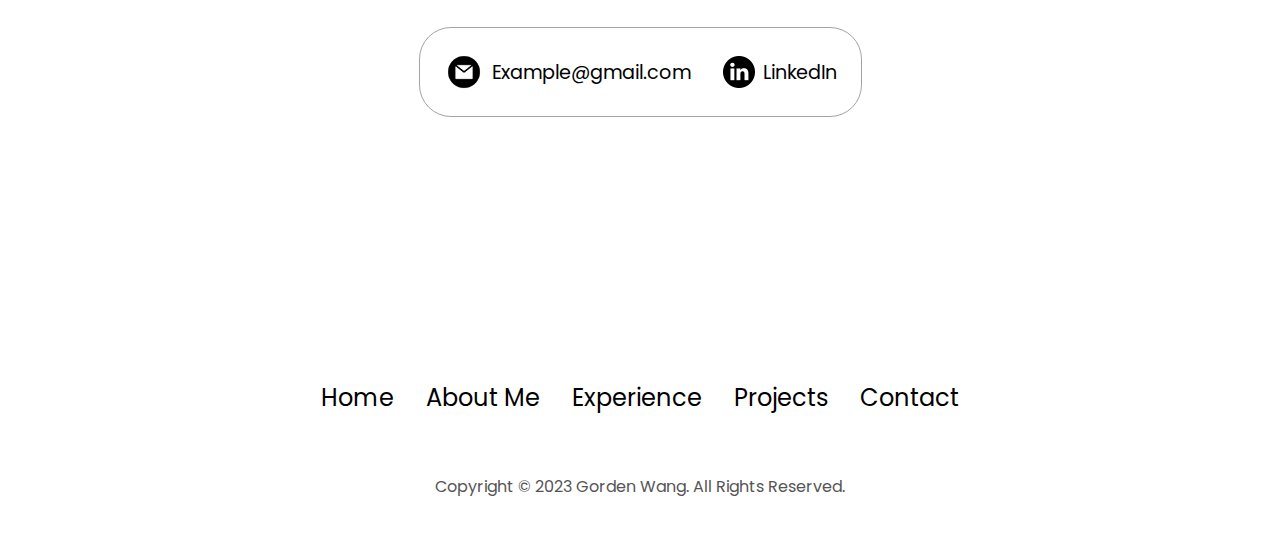
==== commit e3da352e: "update portfolio" ====
--- a/portfolio.html
+++ b/portfolio.html
@@ -203,6 +203,17 @@
                   <p>Intermediate</p>
                 </div>
               </article>
+              <article>
+                <img
+                  src="./assets/checkmark.png"
+                  alt="Experience icon"
+                  class="icon"
+                />
+                <div>
+                  <h3>Django</h3>
+                  <p>Basic</p>
+                </div>
+              </article>
             </div>
           </div>
           <div class="details-container">
